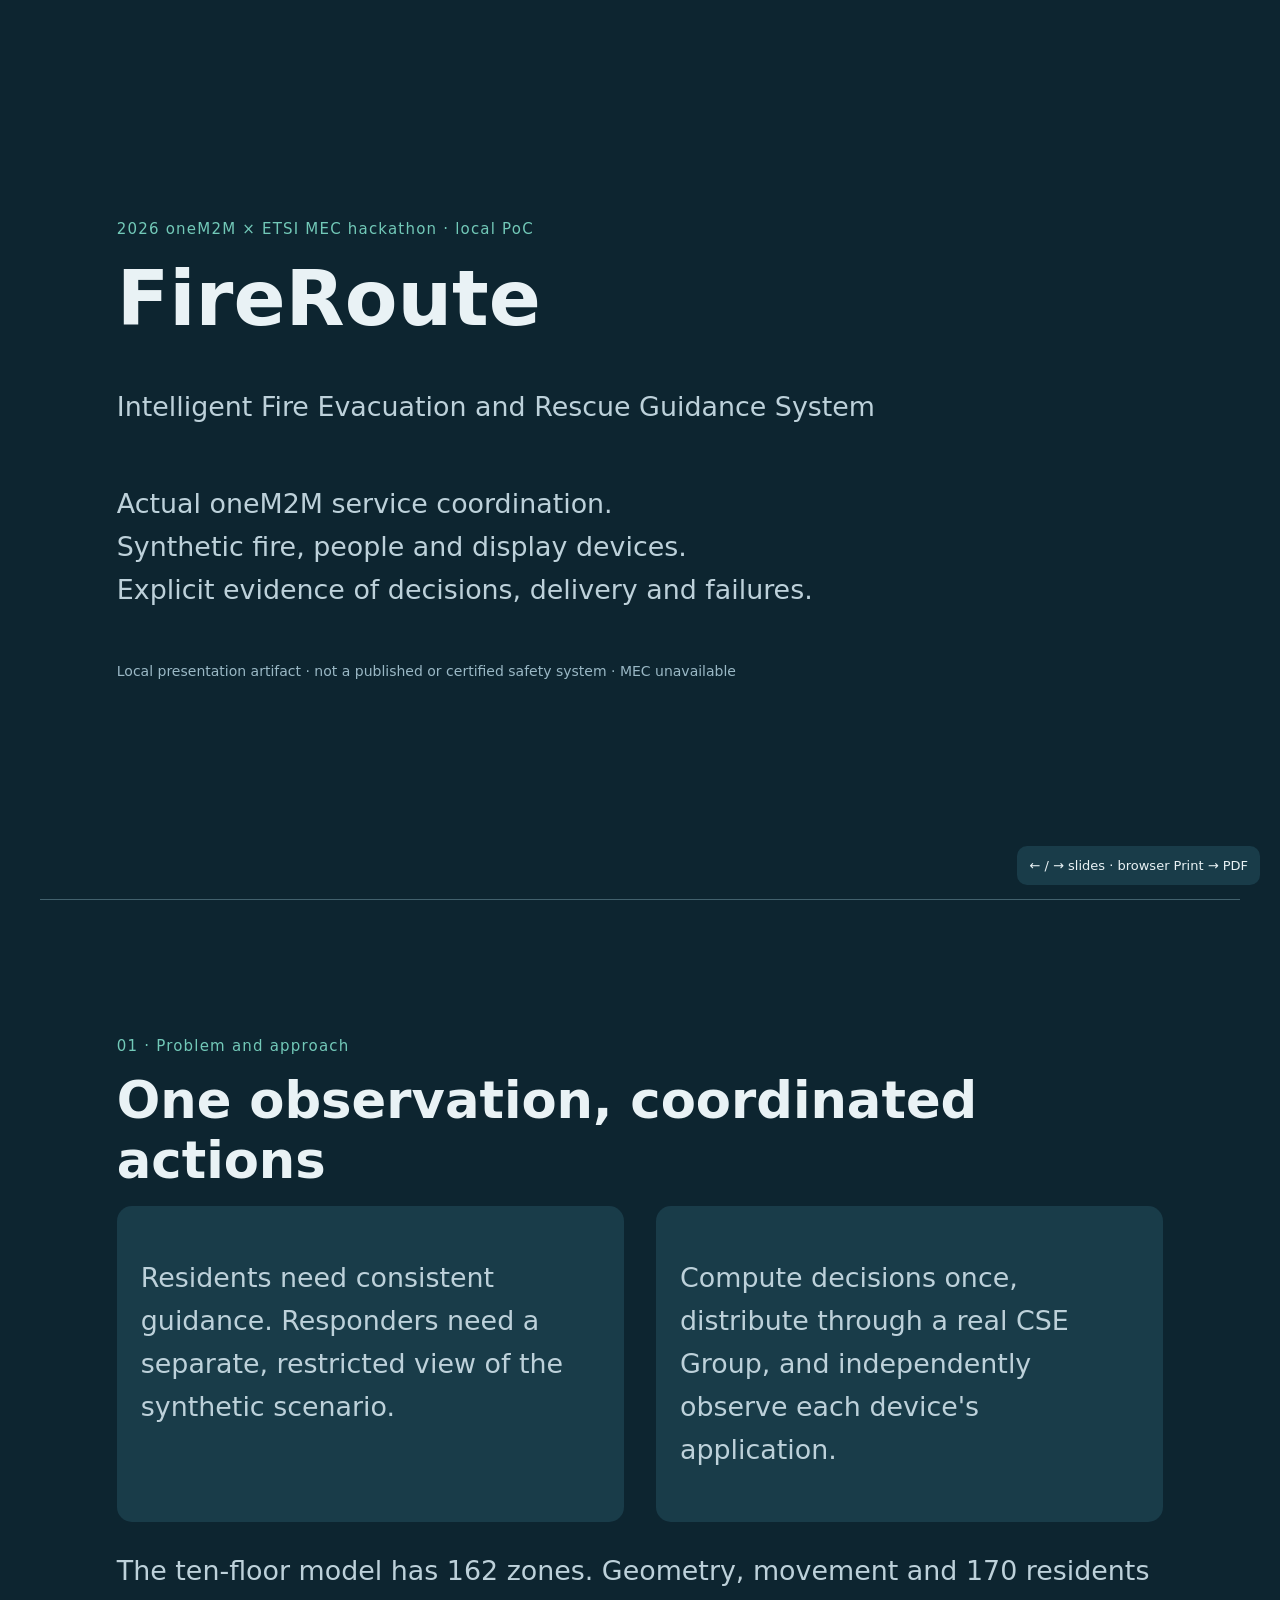
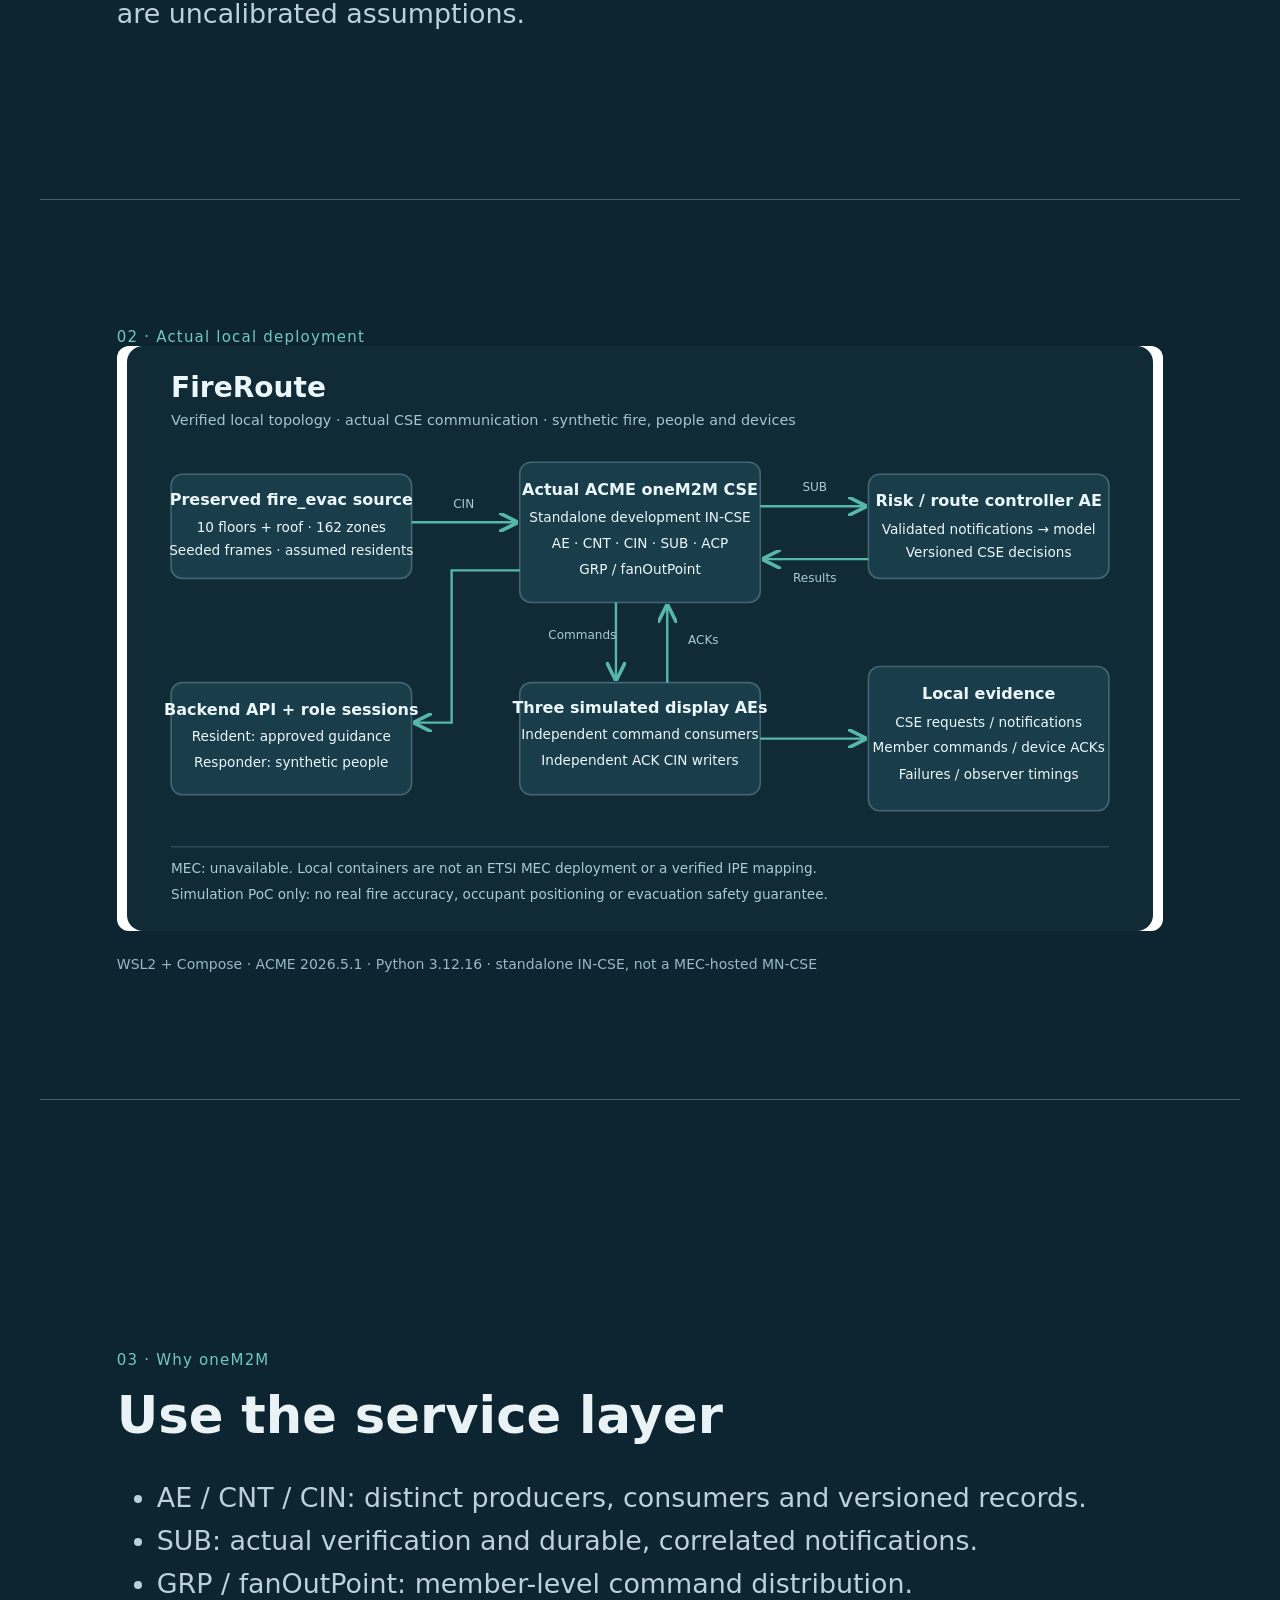
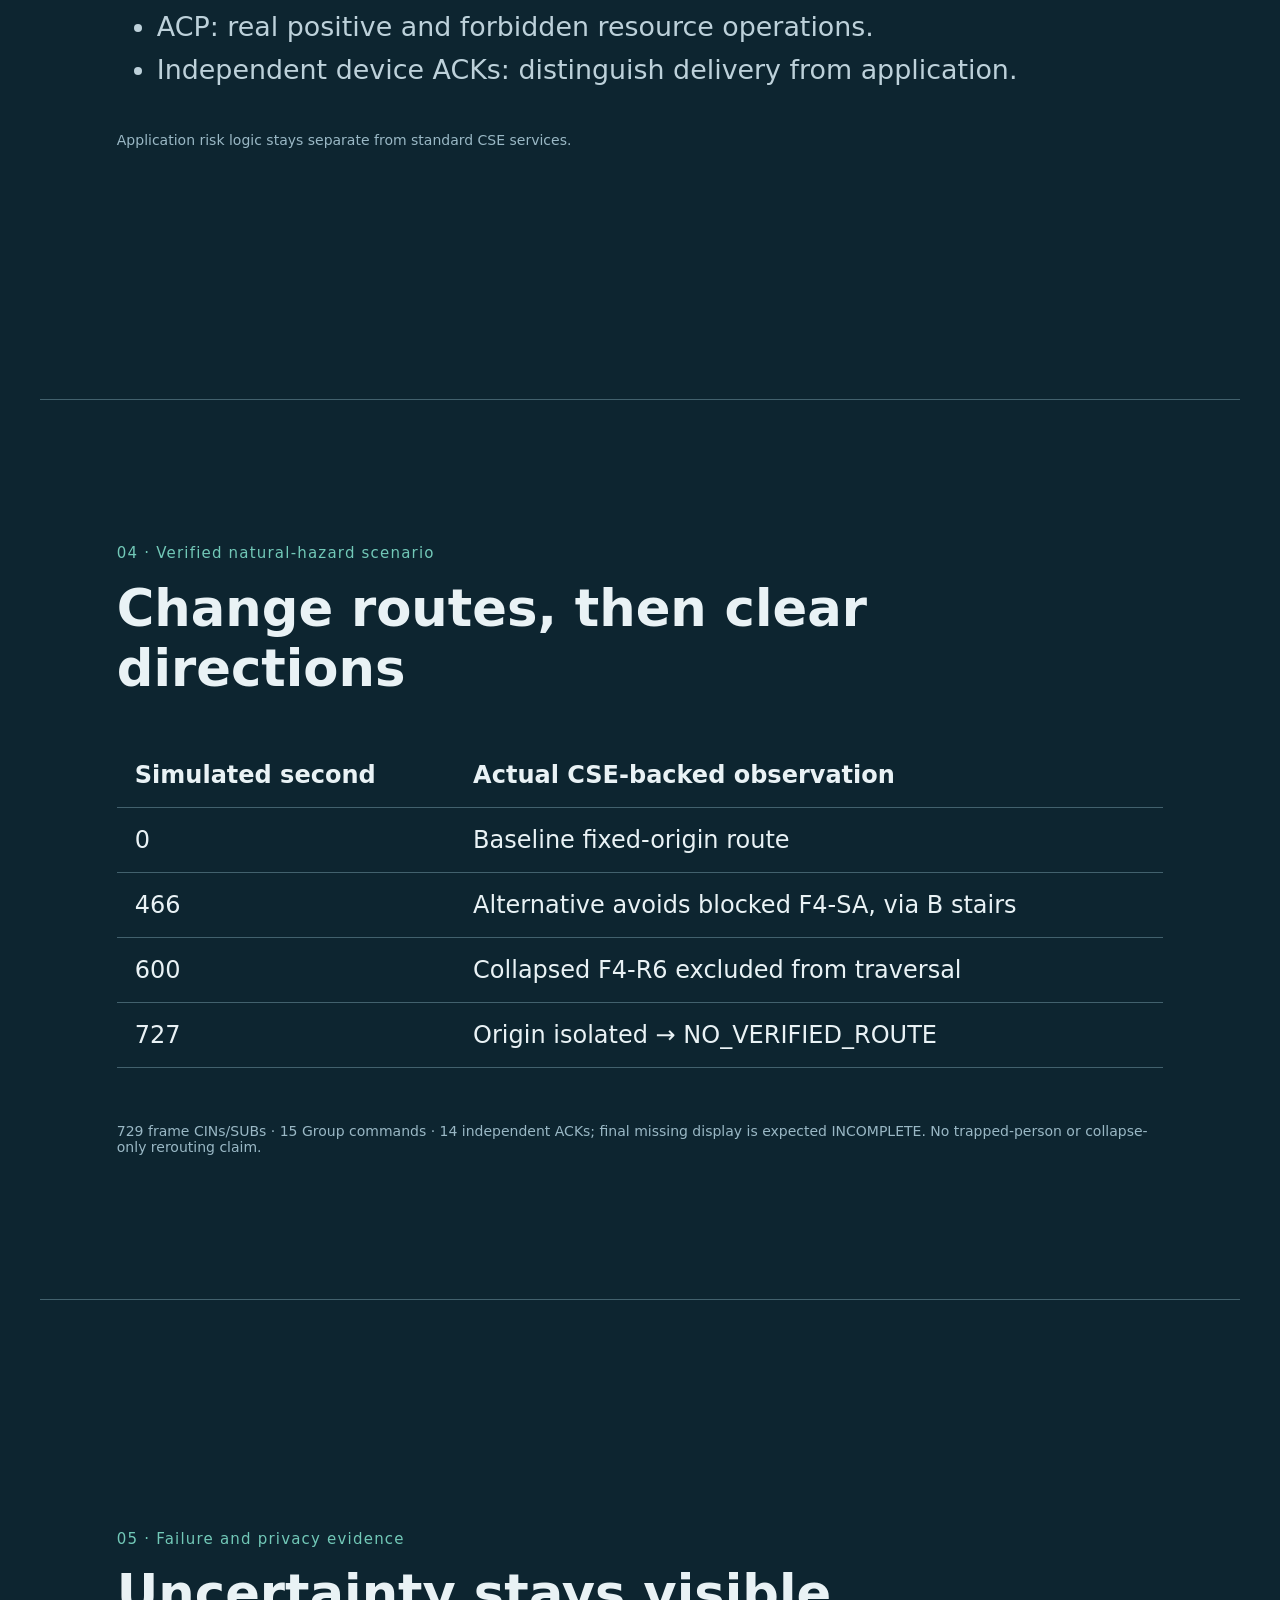
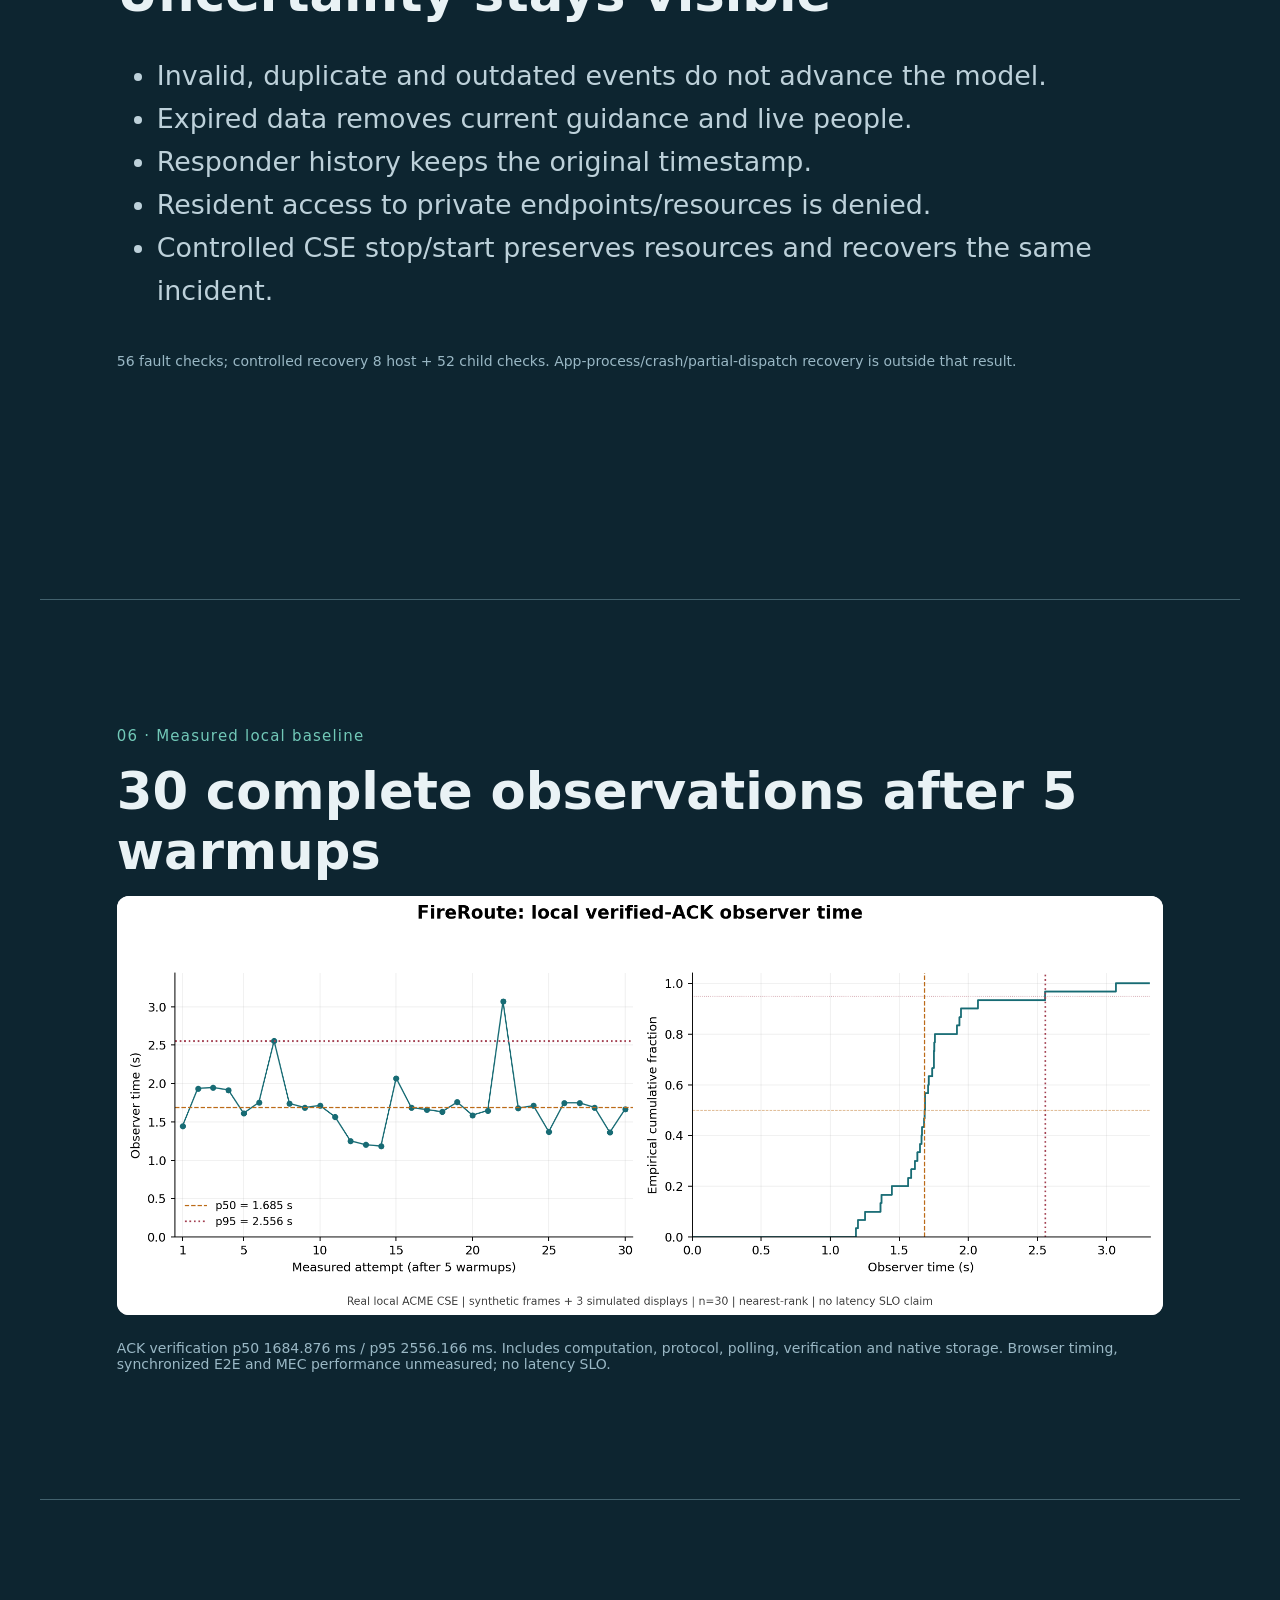
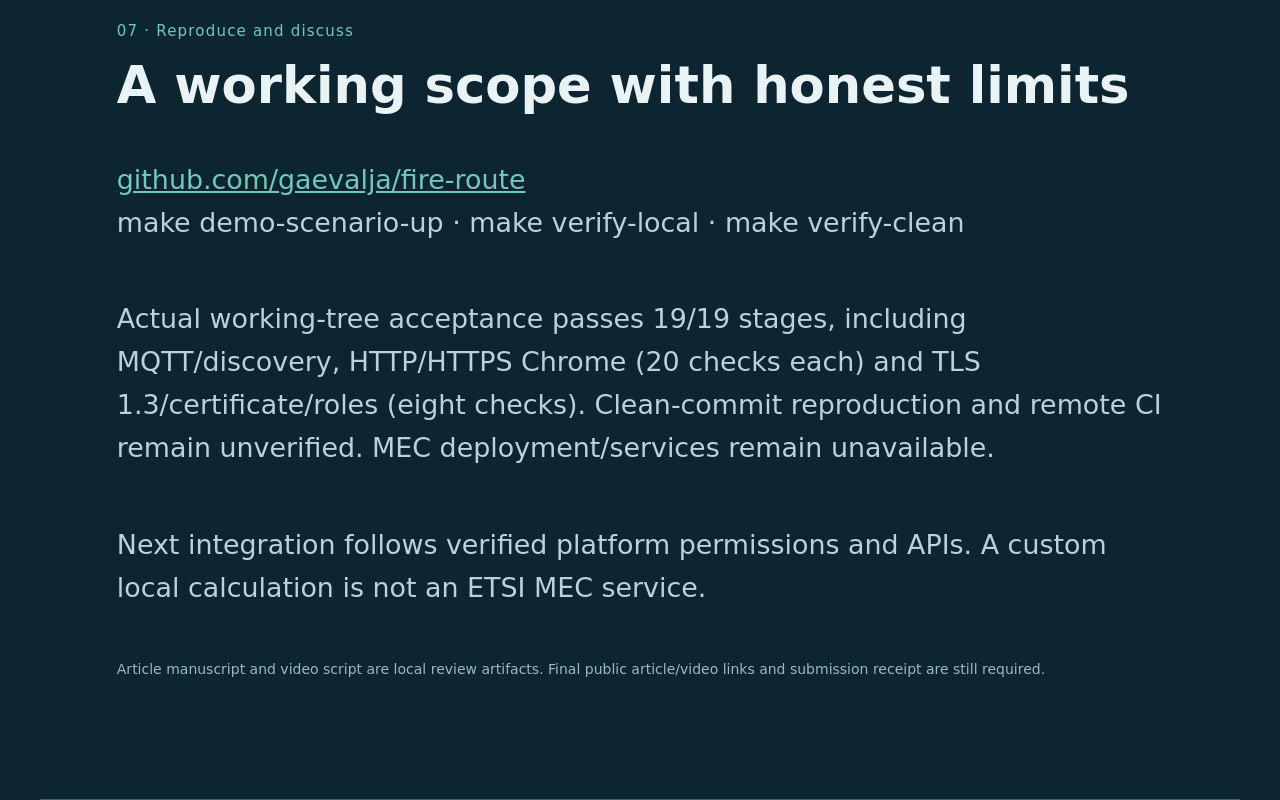
==== docs/submission/presentation.html @ a66059f9 "feat: complete verified local CSE and HTTPS acceptance" ====
<!doctype html>
<html lang="en"><meta charset="utf-8"><meta name="viewport" content="width=device-width,initial-scale=1">
<title>FireRoute — local PoC presentation</title>
<style>
:root{font-family:system-ui,sans-serif;color:#e9f2f5;background:#0d2530}*{box-sizing:border-box}body{margin:0}main{max-width:1200px;margin:auto}.slide{min-height:100vh;padding:7vh 6vw;display:flex;flex-direction:column;justify-content:center;border-bottom:1px solid #42616d}h1{font-size:clamp(44px,6vw,80px);margin:.2em 0}h2{font-size:clamp(32px,4vw,52px);margin:.3em 0}p,li{font-size:clamp(18px,2.1vw,28px);line-height:1.6;color:#bdd1da}small,.tag{font-size:15px;letter-spacing:.08em;color:#72c9b8}img{width:100%;max-height:65vh;object-fit:contain;background:white;border-radius:12px}table{font-size:24px;border-collapse:collapse;width:100%;margin:30px 0}th,td{padding:18px;text-align:left;border-bottom:1px solid #42616d}a{color:#72c9b8}.grid{display:grid;grid-template-columns:1fr 1fr;gap:32px}.card{padding:24px;background:#193c49;border-radius:15px}footer{font-size:14px;color:#9ab8c5;margin-top:25px}nav{position:fixed;bottom:15px;right:20px;background:#193c49;padding:12px;border-radius:10px;font-size:13px}@media(max-width:700px){.grid{grid-template-columns:1fr}.slide{padding:35px 20px}table{font-size:16px}td,th{padding:9px}}@media print{@page{size:A4 landscape;margin:0}body{print-color-adjust:exact;-webkit-print-color-adjust:exact}.slide{height:210mm;min-height:0;page-break-after:always;padding:15mm 20mm;border:0}h1{font-size:55px}h2{font-size:38px}p,li{font-size:21px}img{max-height:155mm}nav{display:none}footer{font-size:12px}}
</style>
<main>
<section class="slide"><div class="tag">2026 oneM2M × ETSI MEC hackathon · local PoC</div><h1>FireRoute</h1><p>Intelligent Fire Evacuation and Rescue Guidance System</p><p>Actual oneM2M service coordination.<br>Synthetic fire, people and display devices.<br>Explicit evidence of decisions, delivery and failures.</p><footer>Local presentation artifact · not a published or certified safety system · MEC unavailable</footer></section>
<section class="slide"><div class="tag">01 · Problem and approach</div><h2>One observation, coordinated actions</h2><div class="grid"><div class="card"><p>Residents need consistent guidance. Responders need a separate, restricted view of the synthetic scenario.</p></div><div class="card"><p>Compute decisions once, distribute through a real CSE Group, and independently observe each device's application.</p></div></div><p>The ten-floor model has 162 zones. Geometry, movement and 170 residents are uncalibrated assumptions.</p></section>
<section class="slide"><div class="tag">02 · Actual local deployment</div><img src="architecture.svg" alt="Actual local ACME CSE, controller, role API and independent displays"><footer>WSL2 + Compose · ACME 2026.5.1 · Python 3.12.16 · standalone IN-CSE, not a MEC-hosted MN-CSE</footer></section>
<section class="slide"><div class="tag">03 · Why oneM2M</div><h2>Use the service layer</h2><ul><li>AE / CNT / CIN: distinct producers, consumers and versioned records.</li><li>SUB: actual verification and durable, correlated notifications.</li><li>GRP / fanOutPoint: member-level command distribution.</li><li>ACP: real positive and forbidden resource operations.</li><li>Independent device ACKs: distinguish delivery from application.</li></ul><footer>Application risk logic stays separate from standard CSE services.</footer></section>
<section class="slide"><div class="tag">04 · Verified natural-hazard scenario</div><h2>Change routes, then clear directions</h2><table><tr><th>Simulated second</th><th>Actual CSE-backed observation</th></tr><tr><td>0</td><td>Baseline fixed-origin route</td></tr><tr><td>466</td><td>Alternative avoids blocked F4-SA, via B stairs</td></tr><tr><td>600</td><td>Collapsed F4-R6 excluded from traversal</td></tr><tr><td>727</td><td>Origin isolated → NO_VERIFIED_ROUTE</td></tr></table><footer>729 frame CINs/SUBs · 15 Group commands · 14 independent ACKs; final missing display is expected INCOMPLETE. No trapped-person or collapse-only rerouting claim.</footer></section>
<section class="slide"><div class="tag">05 · Failure and privacy evidence</div><h2>Uncertainty stays visible</h2><ul><li>Invalid, duplicate and outdated events do not advance the model.</li><li>Expired data removes current guidance and live people.</li><li>Responder history keeps the original timestamp.</li><li>Resident access to private endpoints/resources is denied.</li><li>Controlled CSE stop/start preserves resources and recovers the same incident.</li></ul><footer>56 fault checks; controlled recovery 8 host + 52 child checks. App-process/crash/partial-dispatch recovery is outside that result.</footer></section>
<section class="slide"><div class="tag">06 · Measured local baseline</div><h2>30 complete observations after 5 warmups</h2><img src="../assets/t31-observer-latency.png" alt="Actual 30-sample observer latency plot"><footer>ACK verification p50 1684.876 ms / p95 2556.166 ms. Includes computation, protocol, polling, verification and native storage. Browser timing, synchronized E2E and MEC performance unmeasured; no latency SLO.</footer></section>
<section class="slide"><div class="tag">07 · Reproduce and discuss</div><h2>A working scope with honest limits</h2><p><a href="https://github.com/gaevalja/fire-route">github.com/gaevalja/fire-route</a><br>make demo-scenario-up · make verify-local · make verify-clean</p><p>Actual working-tree acceptance passes 19/19 stages, including MQTT/discovery, HTTP/HTTPS Chrome (20 checks each) and TLS 1.3/certificate/roles (eight checks). Clean-commit reproduction and remote CI remain unverified. MEC deployment/services remain unavailable.</p><p>Next integration follows verified platform permissions and APIs. A custom local calculation is not an ETSI MEC service.</p><footer>Article manuscript and video script are local review artifacts. Final public article/video links and submission receipt are still required.</footer></section>
</main><nav>← / → slides · browser Print → PDF</nav>
<script>const slides=[...document.querySelectorAll('.slide')];document.addEventListener('keydown',e=>{if(!['ArrowRight','ArrowLeft'].includes(e.key))return;e.preventDefault();let index=slides.findIndex(s=>s.getBoundingClientRect().top>=-50);if(index<0)index=slides.length-1;index=Math.max(0,Math.min(slides.length-1,index+(e.key==='ArrowRight'?1:-1)));slides[index].scrollIntoView({behavior:'smooth'});});</script>
</html>
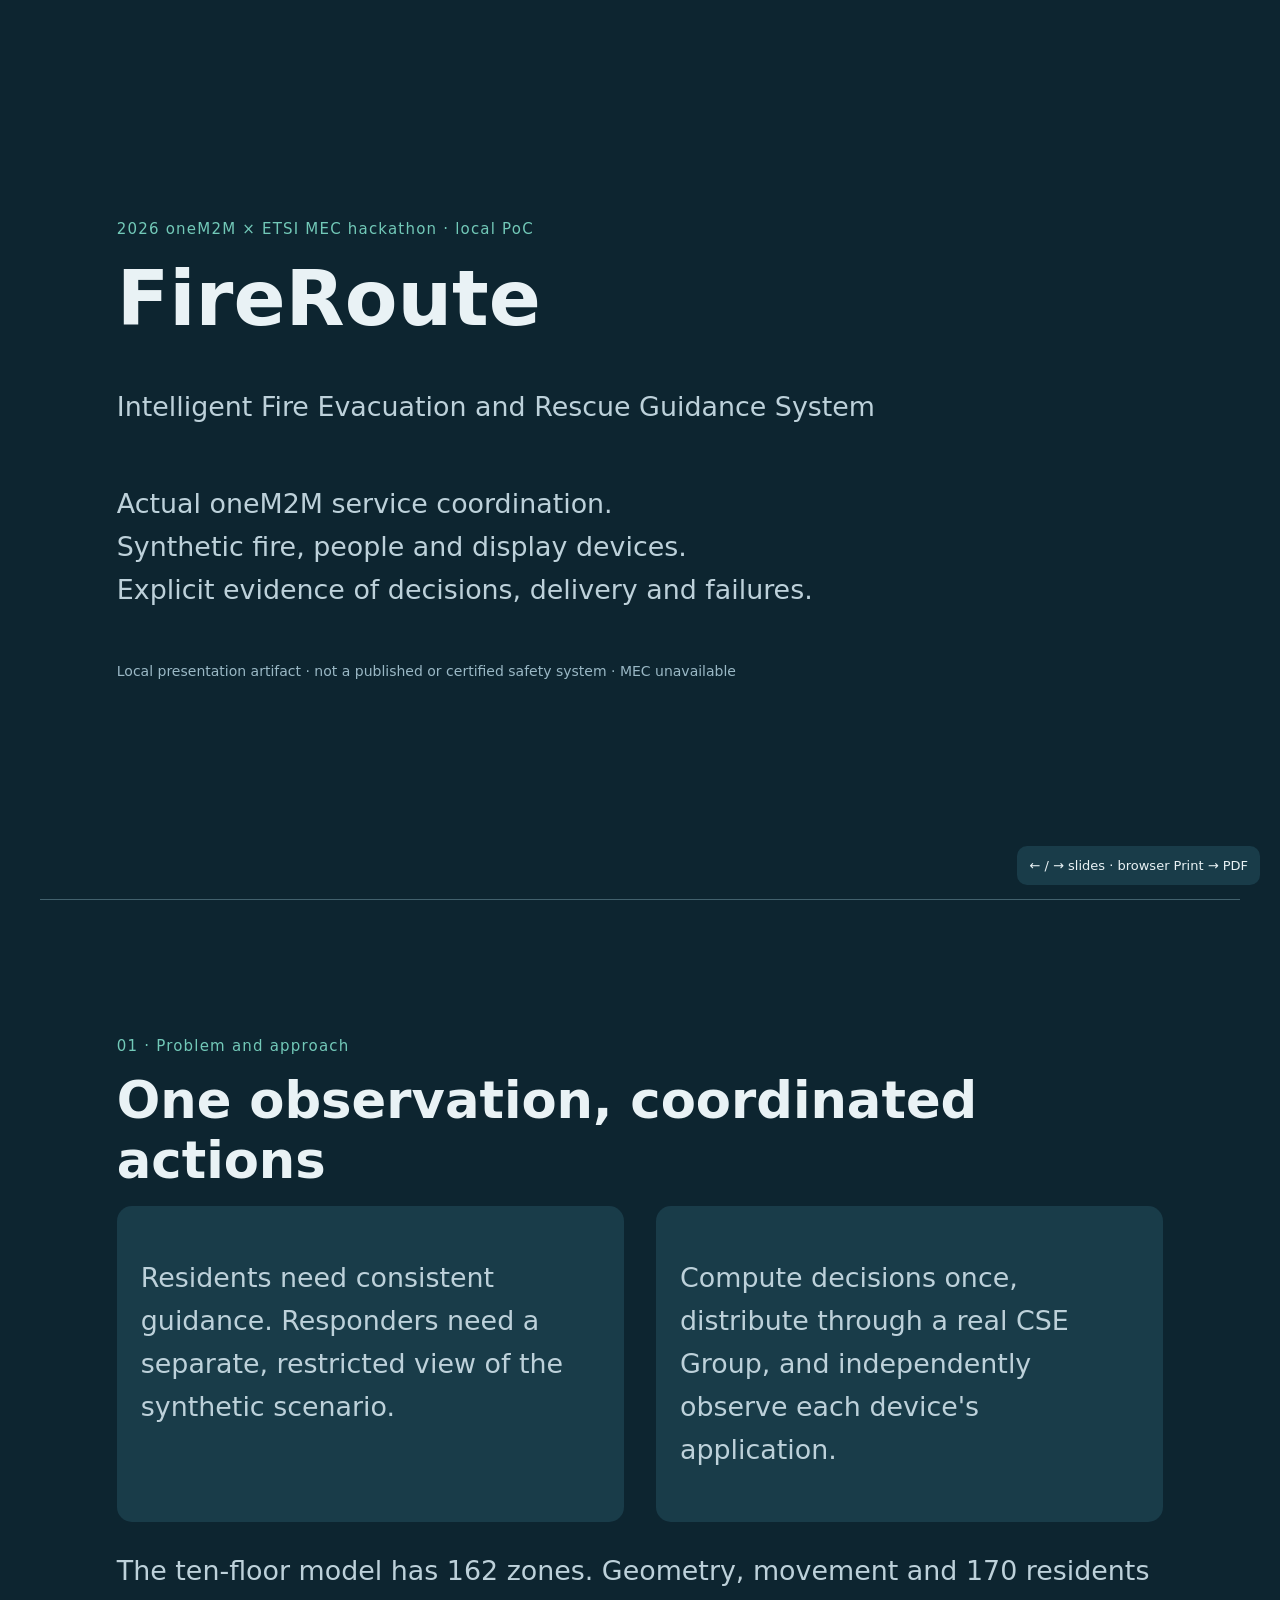
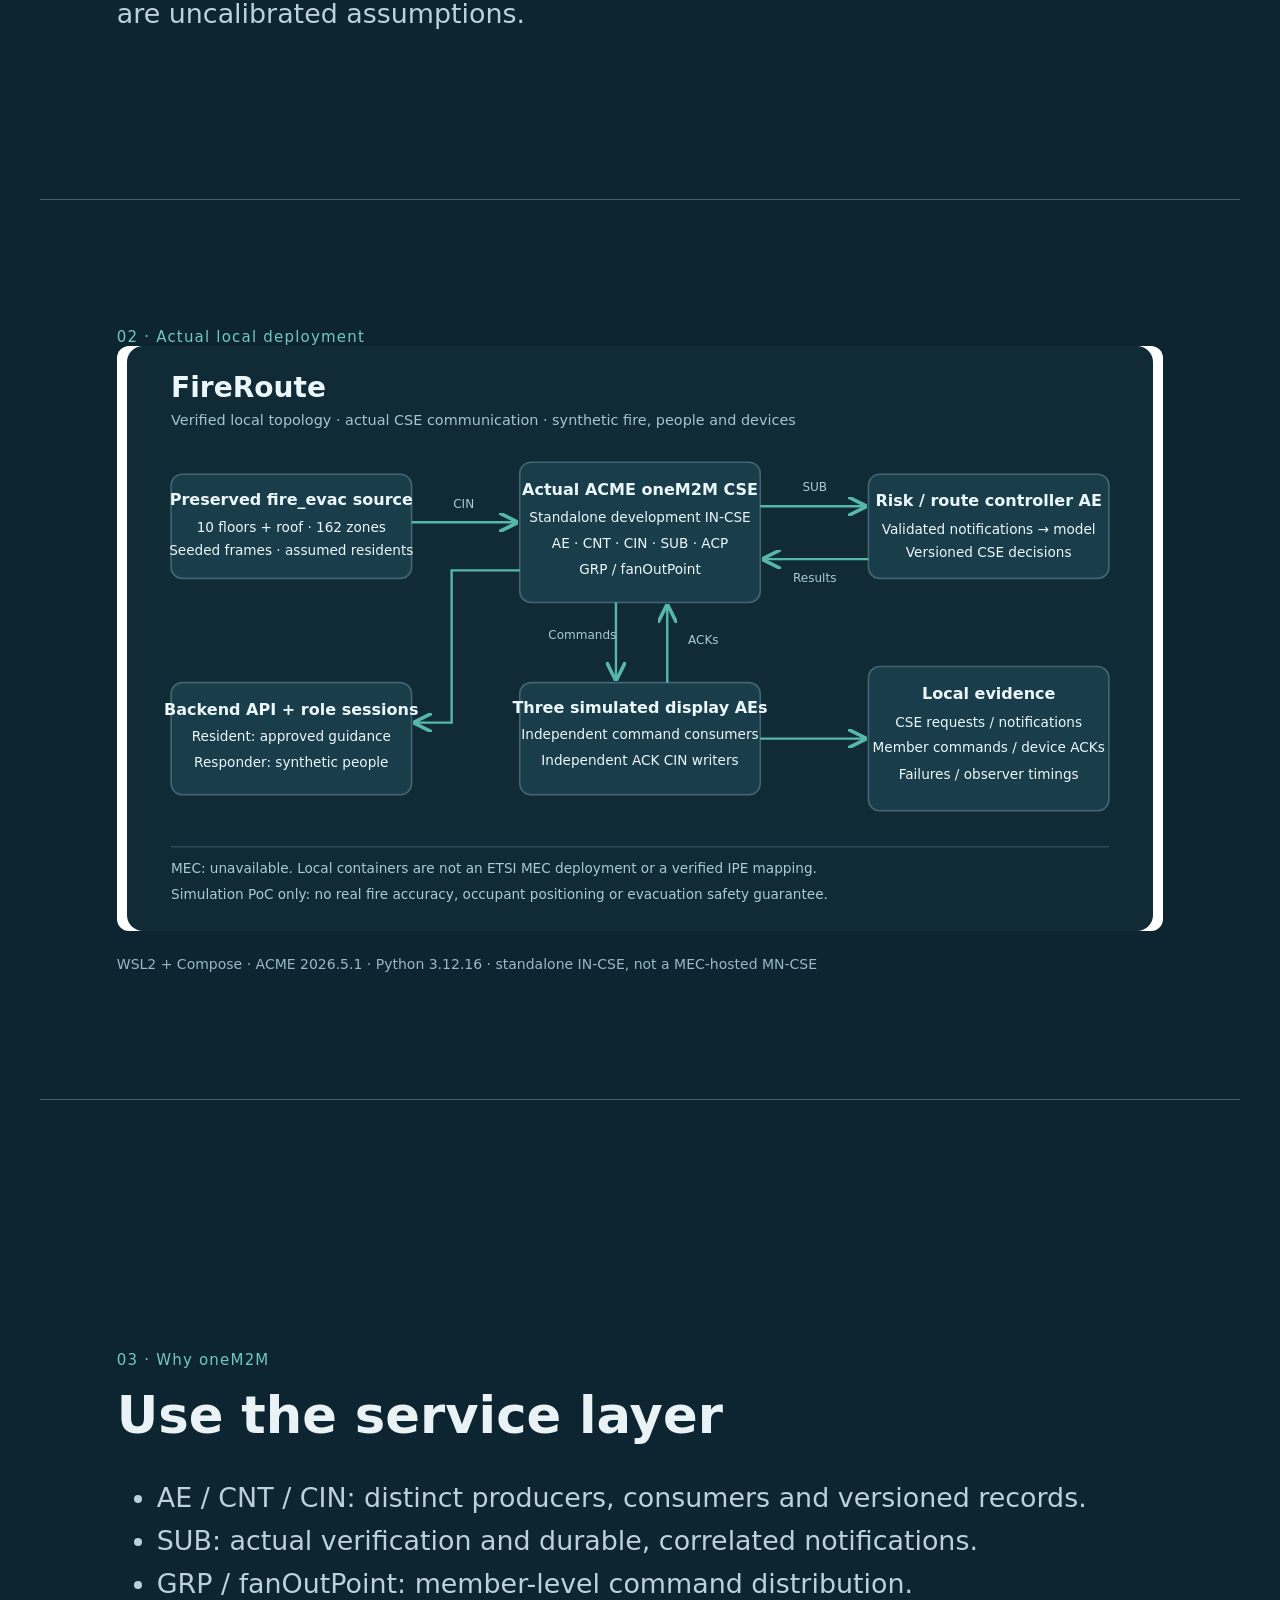
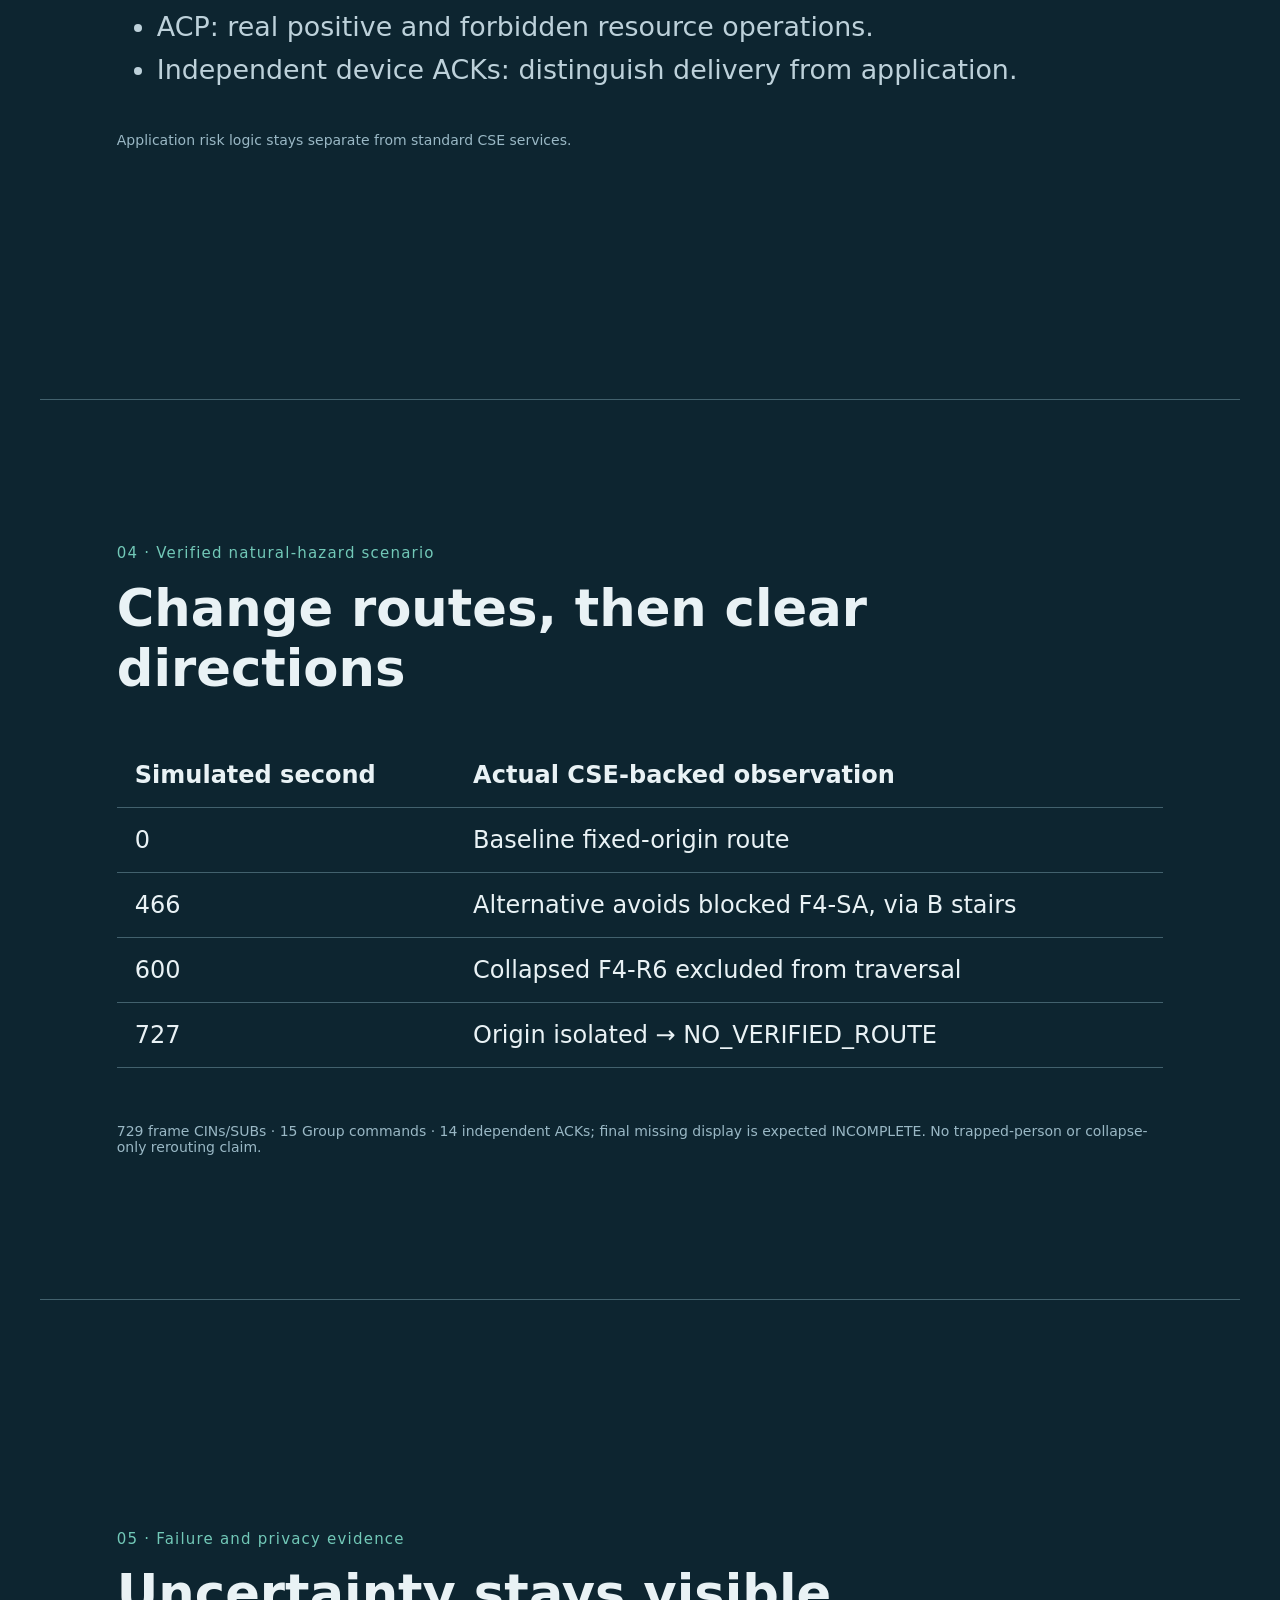
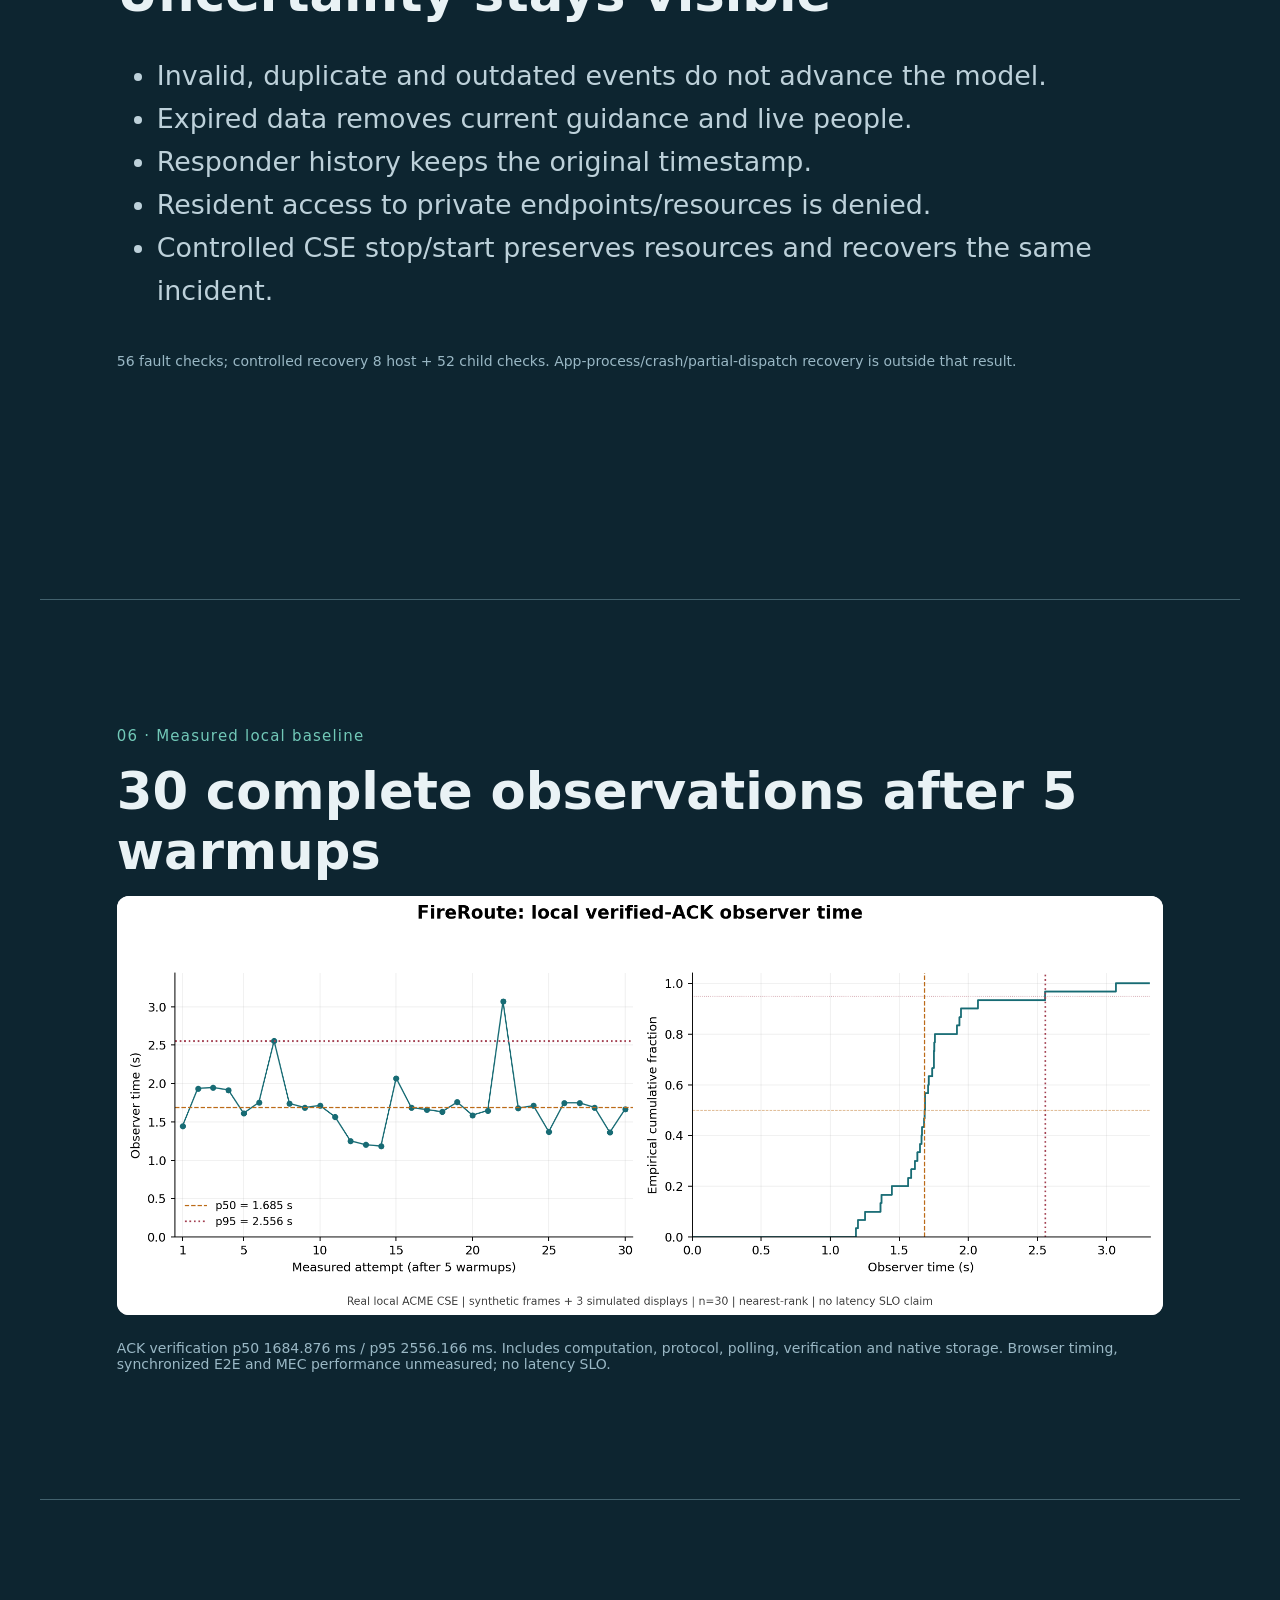
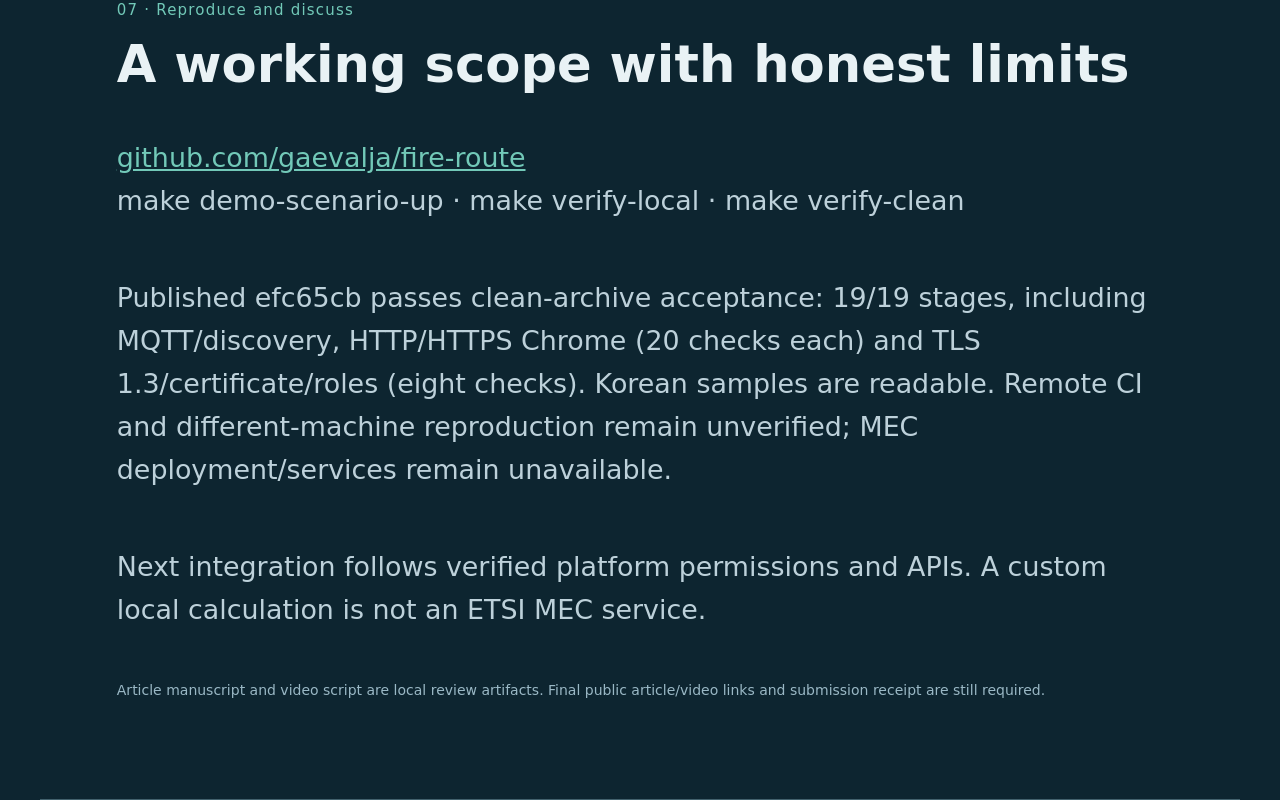
==== commit db6e05be: "docs: record clean acceptance and reviewed Korean screenshots" ====
--- a/docs/submission/presentation.html
+++ b/docs/submission/presentation.html
@@ -12,7 +12,7 @@
 <section class="slide"><div class="tag">04 · Verified natural-hazard scenario</div><h2>Change routes, then clear directions</h2><table><tr><th>Simulated second</th><th>Actual CSE-backed observation</th></tr><tr><td>0</td><td>Baseline fixed-origin route</td></tr><tr><td>466</td><td>Alternative avoids blocked F4-SA, via B stairs</td></tr><tr><td>600</td><td>Collapsed F4-R6 excluded from traversal</td></tr><tr><td>727</td><td>Origin isolated → NO_VERIFIED_ROUTE</td></tr></table><footer>729 frame CINs/SUBs · 15 Group commands · 14 independent ACKs; final missing display is expected INCOMPLETE. No trapped-person or collapse-only rerouting claim.</footer></section>
 <section class="slide"><div class="tag">05 · Failure and privacy evidence</div><h2>Uncertainty stays visible</h2><ul><li>Invalid, duplicate and outdated events do not advance the model.</li><li>Expired data removes current guidance and live people.</li><li>Responder history keeps the original timestamp.</li><li>Resident access to private endpoints/resources is denied.</li><li>Controlled CSE stop/start preserves resources and recovers the same incident.</li></ul><footer>56 fault checks; controlled recovery 8 host + 52 child checks. App-process/crash/partial-dispatch recovery is outside that result.</footer></section>
 <section class="slide"><div class="tag">06 · Measured local baseline</div><h2>30 complete observations after 5 warmups</h2><img src="../assets/t31-observer-latency.png" alt="Actual 30-sample observer latency plot"><footer>ACK verification p50 1684.876 ms / p95 2556.166 ms. Includes computation, protocol, polling, verification and native storage. Browser timing, synchronized E2E and MEC performance unmeasured; no latency SLO.</footer></section>
-<section class="slide"><div class="tag">07 · Reproduce and discuss</div><h2>A working scope with honest limits</h2><p><a href="https://github.com/gaevalja/fire-route">github.com/gaevalja/fire-route</a><br>make demo-scenario-up · make verify-local · make verify-clean</p><p>Actual working-tree acceptance passes 19/19 stages, including MQTT/discovery, HTTP/HTTPS Chrome (20 checks each) and TLS 1.3/certificate/roles (eight checks). Clean-commit reproduction and remote CI remain unverified. MEC deployment/services remain unavailable.</p><p>Next integration follows verified platform permissions and APIs. A custom local calculation is not an ETSI MEC service.</p><footer>Article manuscript and video script are local review artifacts. Final public article/video links and submission receipt are still required.</footer></section>
+<section class="slide"><div class="tag">07 · Reproduce and discuss</div><h2>A working scope with honest limits</h2><p><a href="https://github.com/gaevalja/fire-route">github.com/gaevalja/fire-route</a><br>make demo-scenario-up · make verify-local · make verify-clean</p><p>Published efc65cb passes clean-archive acceptance: 19/19 stages, including MQTT/discovery, HTTP/HTTPS Chrome (20 checks each) and TLS 1.3/certificate/roles (eight checks). Korean samples are readable. Remote CI and different-machine reproduction remain unverified; MEC deployment/services remain unavailable.</p><p>Next integration follows verified platform permissions and APIs. A custom local calculation is not an ETSI MEC service.</p><footer>Article manuscript and video script are local review artifacts. Final public article/video links and submission receipt are still required.</footer></section>
 </main><nav>← / → slides · browser Print → PDF</nav>
 <script>const slides=[...document.querySelectorAll('.slide')];document.addEventListener('keydown',e=>{if(!['ArrowRight','ArrowLeft'].includes(e.key))return;e.preventDefault();let index=slides.findIndex(s=>s.getBoundingClientRect().top>=-50);if(index<0)index=slides.length-1;index=Math.max(0,Math.min(slides.length-1,index+(e.key==='ArrowRight'?1:-1)));slides[index].scrollIntoView({behavior:'smooth'});});</script>
 </html>
